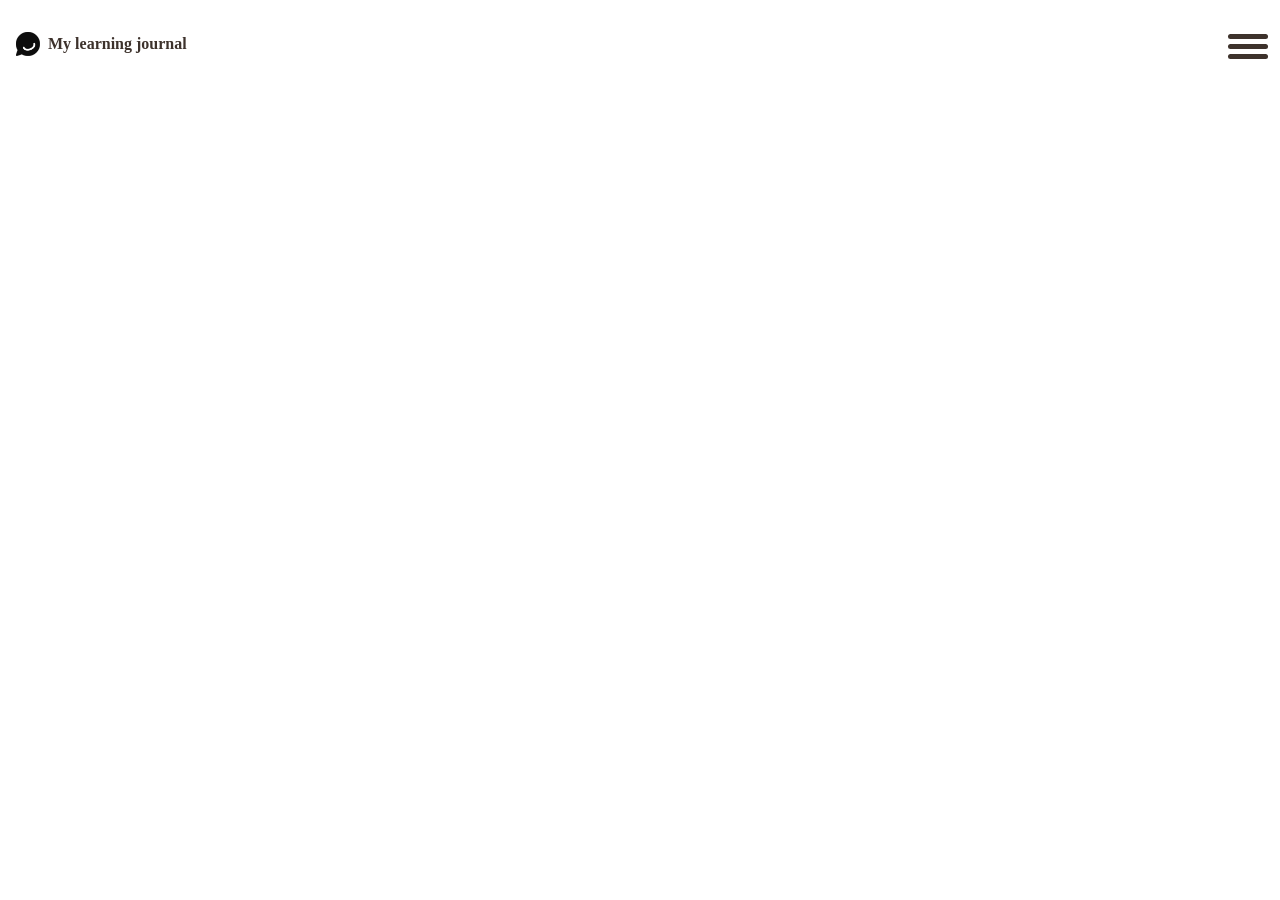
==== index.html @ e8f06efd "ham-menu" ====
<!DOCTYPE html>
<html lang="en">
<head>
  <meta charset="UTF-8">
  <meta name="viewport" content="width=device-width, initial-scale=1.0">
  <link rel="stylesheet" href="style.css">
  <title>My learning journal</title>
</head>
<body>
  <header class="header">
    <div class="logo">
      <img class="logo-img" src="./imgs/logo.png" alt="A black circular logo with a white curved smile-like symbol in the center and a small triangular extension at the lower left." loading="lazy">
      <h1>My learning journal</h1>
    </div>

    <div class="off-screen-menu">
      <ul>
        <li>Home</li>
        <li>About me</li>
      </ul>
    </div>

    <nav class="nav">
      <div class="ham-menu">
        <span></span>
        <span></span>
        <span></span>
      </div>
    </nav>
  </header>
  <script type="module" src="./script.js"></script>
</body>
</html>
---- style.css ----
:root {
  --bg-color: #FDFBF7;
  --text-main: #3D322C;
  --accent-color: #C86D51;
  --card-bg: #FFFFFF;
  --border-color: #EFECE6;
  
  --font-heading: 'Lora', serif;
  --font-body: 'Inter', sans-serif;
}



html, body, div, span, applet, object, iframe,
h1, h2, h3, h4, h5, h6, p, blockquote, pre,
a, abbr, acronym, address, big, cite, code,
del, dfn, em, img, ins, kbd, q, s, samp,
small, strike, strong, sub, sup, tt, var,
b, u, i, center,
dl, dt, dd, ol, ul, li,
fieldset, form, label, legend,
table, caption, tbody, tfoot, thead, tr, th, td,
article, aside, canvas, details, embed, 
figure, figcaption, footer, header, hgroup, 
menu, nav, output, ruby, section, summary,
time, mark, audio, video {
	margin: 0;
	padding: 0;
	border: 0;
	font-size: 100%;
	font: inherit;
	vertical-align: baseline;
}
/* HTML5 display-role reset for older browsers */
article, aside, details, figcaption, figure, 
footer, header, hgroup, menu, nav, section {
	display: block;
}
body {
	line-height: 1;
  color: var(--text-main);
}
ol, ul {
	list-style: none;
}
blockquote, q {
	quotes: none;
}
blockquote:before, blockquote:after,
q:before, q:after {
	content: '';
	content: none;
}
table {
	border-collapse: collapse;
	border-spacing: 0;
}



.logo-img{
  width: 1.5rem;
}

.logo{
  display: flex;
  flex-direction: row;
  align-items: center;
  gap: .5rem;
}

h1{
  font-size: 1rem;
  font-weight: bold;
}

.header{
  display: flex;
  padding: 1.5em 1em;
  justify-content: space-between;
}

li,
span{
  color: inherit;
}

.off-screen-menu{
  background-color: var(--accent-color);
  height: 100vh;
  width: 100%;
  max-width: 450px;
  position: fixed;
  top: 0;
  right: -450px;
  display: flex;
  flex-direction: column;
  justify-content: center;
  align-items: center;
  text-align: center;
  font-size: 2.5rem;
  transition: .4s ease;
}

.off-screen-menu.active{
  right: 0;
}

.ham-menu{
  height: 40px;
  width: 40px;
  margin-right: 1em;
  position: relative;
}

.ham-menu span{
  height: 5px;
  width: 100%;
  background-color: var(--text-main);
  border-radius: 25px;
  position: absolute;
  top: 50%;
  left: 50%;
  transform: translate(-50% -50%);
  transition: .3 ease;
}

.ham-menu span:nth-child(1){
  top: 25%;
}

.ham-menu span:nth-child(3){
  top: 75%;
}

.ham-menu.active span:nth-child(1){
  top: 50%;
  transform: translate(-50%, -50%) rotate(45deg);
}

.ham-menu.active span:nth-child(2){
  opacity: 0;
}

.ham-menu.active span:nth-child(3){
  top: 38%;
  transform: translate(-50%, 50%) rotate(-45deg);
}

/* .nav{
  
} */
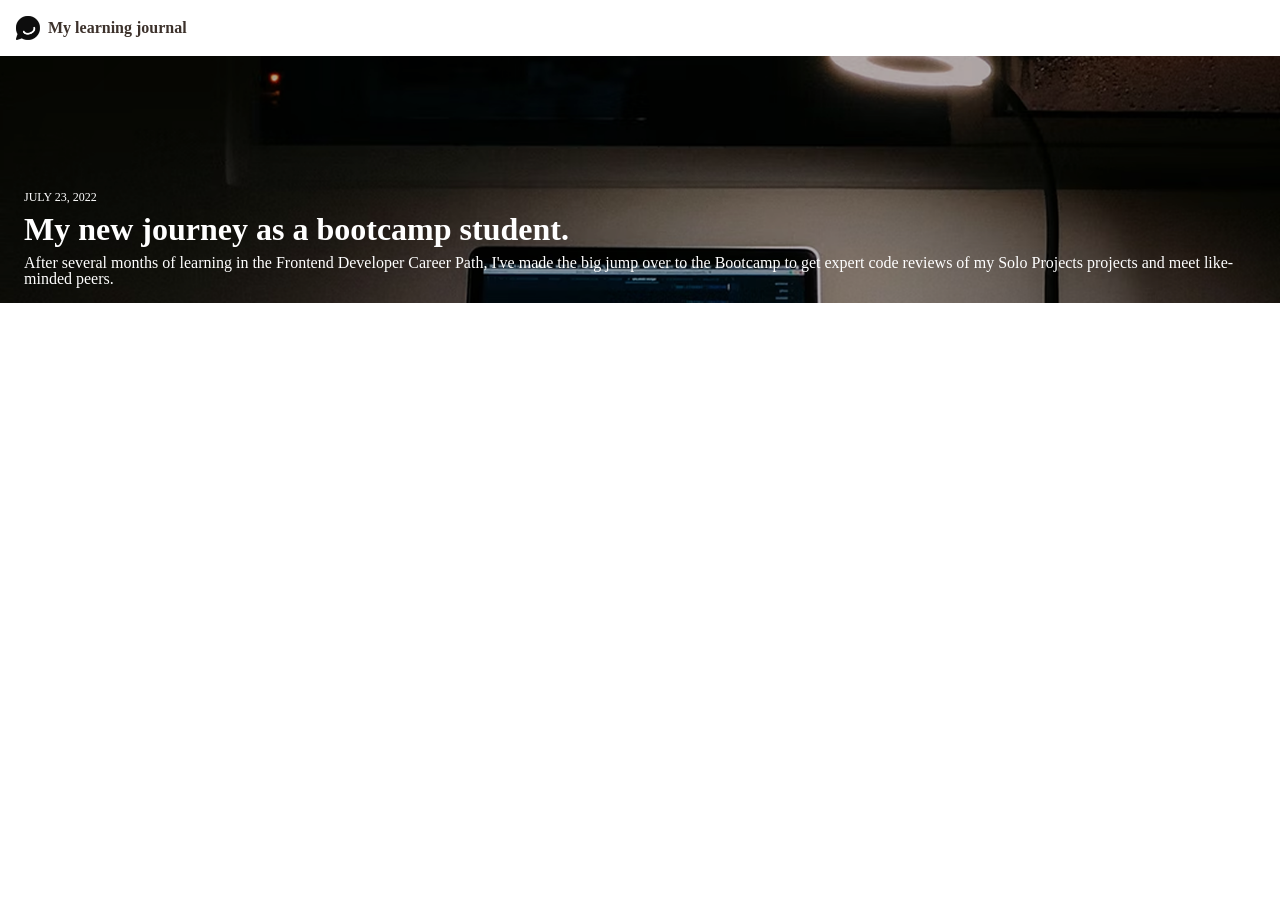
==== commit c076078c: "hero section" ====
--- a/index.html
+++ b/index.html
@@ -15,8 +15,8 @@
 
     <div class="off-screen-menu">
       <ul>
-        <li>Home</li>
-        <li>About me</li>
+        <li><a href="">Home</a></li>
+        <li><a href="">About me</a></li>
       </ul>
     </div>
 
@@ -28,6 +28,13 @@
       </div>
     </nav>
   </header>
+
+  <section class="hero-section">
+    <p class="date">JULY 23, 2022</p>
+    <h2>My new journey as a bootcamp student.</h2>
+    <p class="hero-desc">After several months of learning in the Frontend Developer Career Path, I've made the big jump over to the Bootcamp to get expert code reviews of my Solo Projects projects and meet like-minded peers.</p>
+  </section>
+
   <script type="module" src="./script.js"></script>
 </body>
 </html>
--- a/style.css
+++ b/style.css
@@ -1,6 +1,7 @@
 :root {
   --bg-color: #FDFBF7;
   --text-main: #3D322C;
+  --text-white: #fff;
   --accent-color: #C86D51;
   --card-bg: #FFFFFF;
   --border-color: #EFECE6;
@@ -56,6 +57,11 @@
 	border-spacing: 0;
 }
 
+a{
+  text-decoration: none;
+  color: inherit;
+}
+
 
 
 .logo-img{
@@ -76,7 +82,7 @@
 
 .header{
   display: flex;
-  padding: 1.5em 1em;
+  padding: 1em;
   justify-content: space-between;
 }
 
@@ -147,6 +153,32 @@
   transform: translate(-50%, 50%) rotate(-45deg);
 }
 
-/* .nav{
-  
-} */+.hero-section{
+  display: flex;
+  flex-direction: column;
+  gap: 10px;
+  background-image: url('./imgs/blog-image-hero.png');
+  padding-top: 15vh;
+  padding-inline: 1.5em;
+  padding-bottom: 1em;
+  background-size: cover;
+  background-repeat: no-repeat;
+  background-position: center center;
+  color: var(--text-white);
+}
+
+.hero-section h2{
+  font-size: 2em;
+  font-weight: bold;
+}
+
+.hero-section .date {
+  font-size: 0.75em;
+}
+
+
+@media (min-width: 576px) {
+  .ham-menu{
+    display: none;
+  }
+}
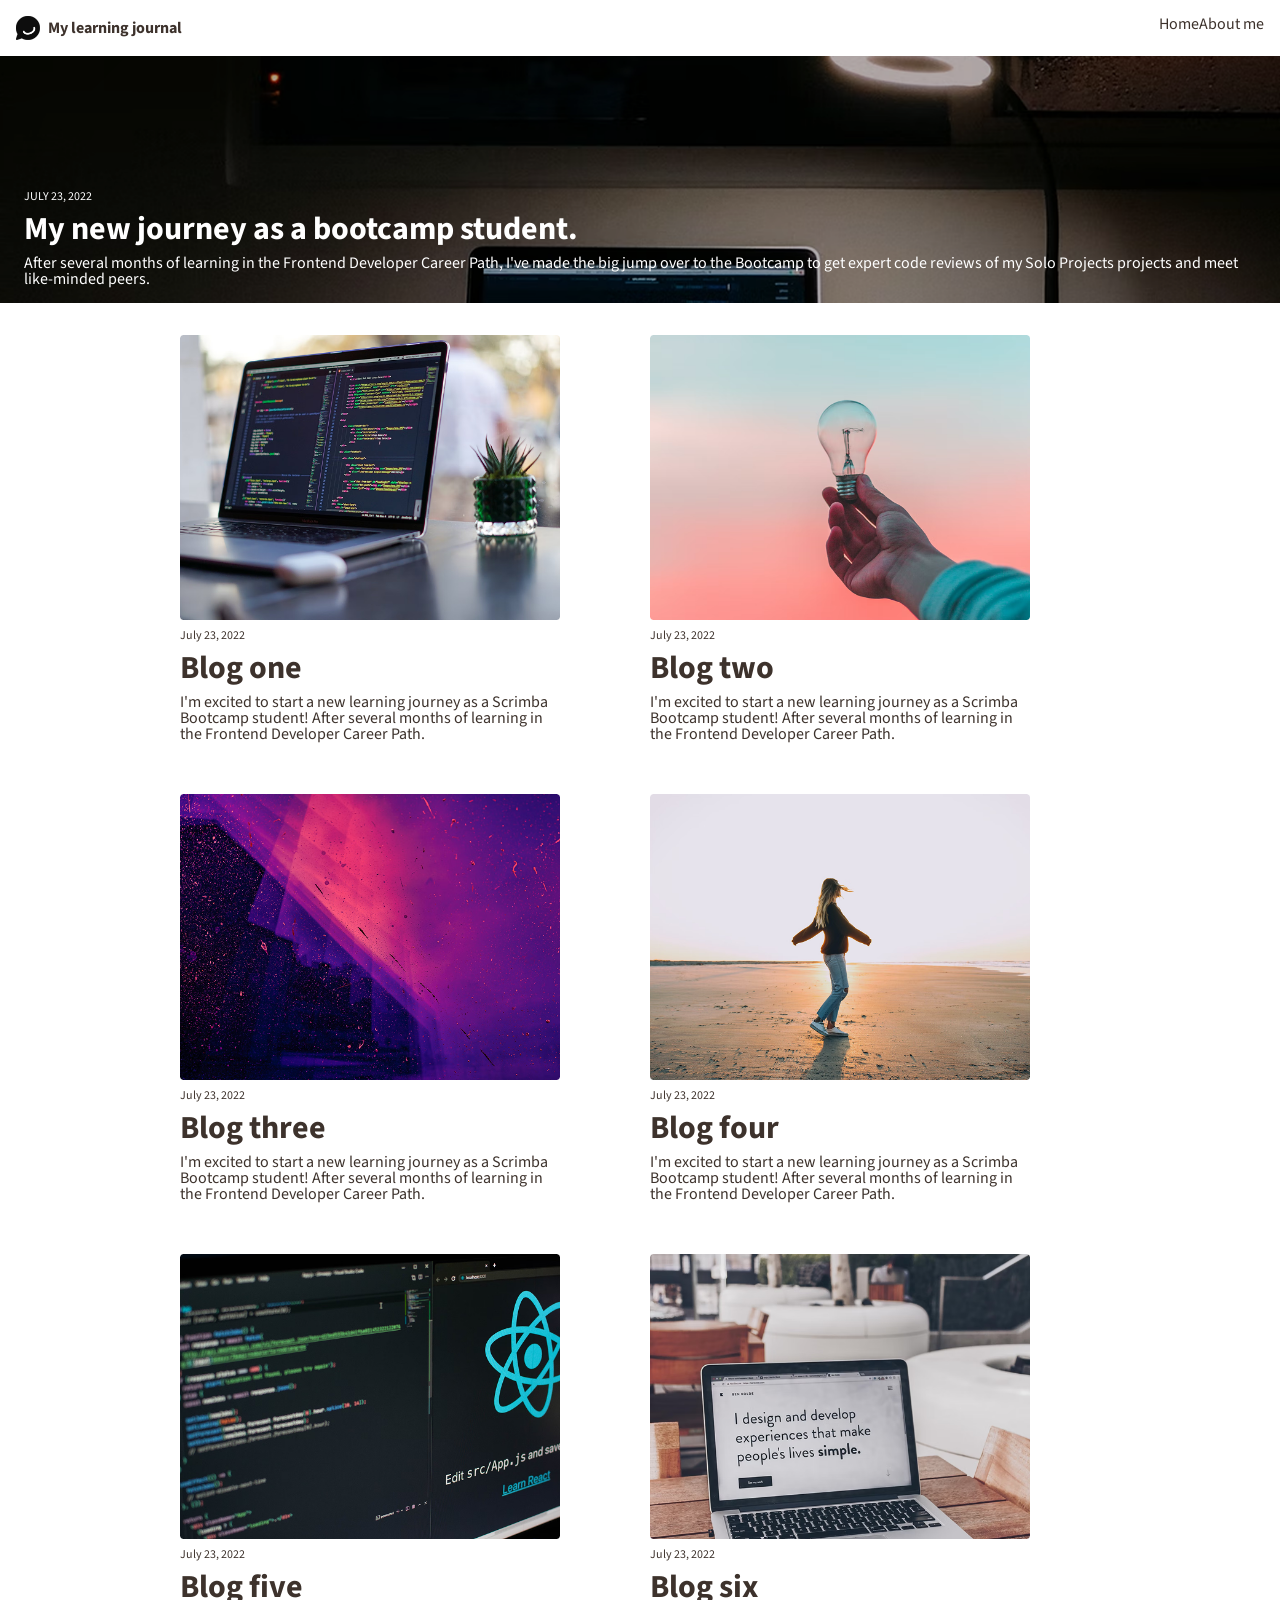
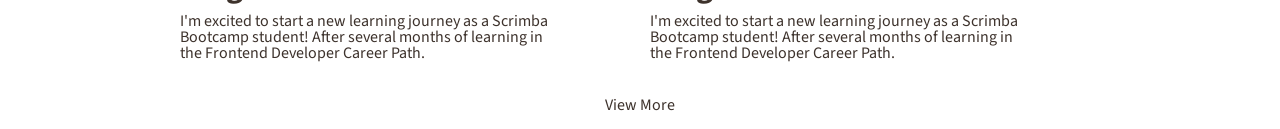
==== commit 7344fb84: "blog" ====
--- a/index.html
+++ b/index.html
@@ -3,6 +3,9 @@
 <head>
   <meta charset="UTF-8">
   <meta name="viewport" content="width=device-width, initial-scale=1.0">
+  <link rel="preconnect" href="https://fonts.googleapis.com">
+  <link rel="preconnect" href="https://fonts.gstatic.com" crossorigin>
+  <link href="https://fonts.googleapis.com/css2?family=Source+Sans+3:ital,wght@0,200..900;1,200..900&display=swap" rel="stylesheet">
   <link rel="stylesheet" href="style.css">
   <title>My learning journal</title>
 </head>
@@ -15,12 +18,17 @@
 
     <div class="off-screen-menu">
       <ul>
-        <li><a href="">Home</a></li>
-        <li><a href="">About me</a></li>
+        <li><a href="/home">Home</a></li>
+        <li><a href="/blog">About me</a></li>
       </ul>
     </div>
 
     <nav class="nav">
+      <ul>
+        <li><a href="/home">Home</a></li>
+        <li><a href="/blog">About me</a></li>
+      </ul>
+      
       <div class="ham-menu">
         <span></span>
         <span></span>
@@ -29,11 +37,137 @@
     </nav>
   </header>
 
-  <section class="hero-section">
-    <p class="date">JULY 23, 2022</p>
-    <h2>My new journey as a bootcamp student.</h2>
-    <p class="hero-desc">After several months of learning in the Frontend Developer Career Path, I've made the big jump over to the Bootcamp to get expert code reviews of my Solo Projects projects and meet like-minded peers.</p>
+  <main>
+    <section class="hero-section">
+      <p class="date">JULY 23, 2022</p>
+      <h2>My new journey as a bootcamp student.</h2>
+      <p class="hero-desc">After several months of learning in the Frontend Developer Career Path, I've made the big jump over to the Bootcamp to get expert code reviews of my Solo Projects projects and meet like-minded peers.</p>
+    </section>
+
+    <section class="blog">
+      <article class="blog-post">
+          <img
+              class="blog-image"
+              src="./imgs/blog-image-01.png"
+              alt="Laptop displaying code in a code editor"
+          >
+
+          <time class="blog-date" datetime="2022-07-23">
+              July 23, 2022
+          </time>
+
+          <h2 class="blog-title">Blog one</h2>
+
+          <p class="blog-description">
+              I'm excited to start a new learning journey as a Scrimba
+              Bootcamp student! After several months of learning in
+              the Frontend Developer Career Path.
+          </p>
+      </article>
+
+      <article class="blog-post">
+          <img
+              class="blog-image"
+              src="./imgs/blog-image-02.png"
+              alt="Hand holding a glowing light bulb"
+          >
+
+          <time class="blog-date" datetime="2022-07-23">
+              July 23, 2022
+          </time>
+
+          <h2 class="blog-title">Blog two</h2>
+
+          <p class="blog-description">
+              I'm excited to start a new learning journey as a Scrimba
+              Bootcamp student! After several months of learning in
+              the Frontend Developer Career Path.
+          </p>
+      </article>
+
+      <article class="blog-post">
+          <img
+              class="blog-image"
+              src="./imgs/blog-image-03.png"
+              alt="Laptop displaying a web design project"
+          >
+
+          <time class="blog-date" datetime="2022-07-23">
+              July 23, 2022
+          </time>
+
+          <h2 class="blog-title">Blog three</h2>
+
+          <p class="blog-description">
+              I'm excited to start a new learning journey as a Scrimba
+              Bootcamp student! After several months of learning in
+              the Frontend Developer Career Path.
+          </p>
+      </article>
+
+      <article class="blog-post">
+          <img
+              class="blog-image"
+              src="./imgs/blog-image-04.png"
+              alt="Laptop displaying code in a code editor"
+          >
+
+          <time class="blog-date" datetime="2022-07-23">
+              July 23, 2022
+          </time>
+
+          <h2 class="blog-title">Blog four</h2>
+
+          <p class="blog-description">
+              I'm excited to start a new learning journey as a Scrimba
+              Bootcamp student! After several months of learning in
+              the Frontend Developer Career Path.
+          </p>
+      </article>
+
+      <article class="blog-post">
+          <img
+              class="blog-image"
+              src="./imgs/blog-image-05.png"
+              alt="Hand holding a glowing light bulb"
+          >
+
+          <time class="blog-date" datetime="2022-07-23">
+              July 23, 2022
+          </time>
+
+          <h2 class="blog-title">Blog five</h2>
+
+          <p class="blog-description">
+              I'm excited to start a new learning journey as a Scrimba
+              Bootcamp student! After several months of learning in
+              the Frontend Developer Career Path.
+          </p>
+      </article>
+
+      <article class="blog-post">
+          <img
+              class="blog-image"
+              src="./imgs/blog-image-06.png"
+              alt="Laptop displaying a web design project"
+          >
+
+          <time class="blog-date" datetime="2022-07-23">
+              July 23, 2022
+          </time>
+
+          <h2 class="blog-title">Blog six</h2>
+
+          <p class="blog-description">
+              I'm excited to start a new learning journey as a Scrimba
+              Bootcamp student! After several months of learning in
+              the Frontend Developer Career Path.
+          </p>
+      </article>
+
+      <a class="blog-link" href="/blog">View More</a>
   </section>
+  </main>
 
   <script type="module" src="./script.js"></script>
 </body>
--- a/style.css
+++ b/style.css
@@ -64,6 +64,12 @@
 
 
 
+body{
+  font-family: "Source Sans 3", sans-serif;
+  font-optical-sizing: auto;
+  font-style: normal;
+}
+
 .logo-img{
   width: 1.5rem;
 }
@@ -90,6 +96,10 @@
 span{
   color: inherit;
 }
+
+.nav ul{
+    display: none;
+  }
 
 .off-screen-menu{
   background-color: var(--accent-color);
@@ -161,24 +171,59 @@
   padding-top: 15vh;
   padding-inline: 1.5em;
   padding-bottom: 1em;
+  background-color: black;
+  background-repeat: no-repeat;
+  background-position: center;
   background-size: cover;
-  background-repeat: no-repeat;
-  background-position: center center;
   color: var(--text-white);
 }
 
-.hero-section h2{
+.hero-section h2,
+.blog-title{
   font-size: 2em;
   font-weight: bold;
 }
 
-.hero-section .date {
+.hero-section .date,
+.blog-date {
   font-size: 0.75em;
 }
+
+.blog{
+  display: grid;
+  grid-template-columns: repeat(auto-fit, minmax(220px, 450px));
+  justify-content: center;
+  gap: 20px;  
+  padding-inline: 1.5em;
+  padding-block: 1em;
+}
+
+.blog-post{
+  margin-block: 1em;
+  display: flex;
+  flex-direction: column;
+  gap: 10px;
+  max-width: 380px;
+}
+
+
+.blog-link{
+    grid-column: 1 / -1;
+    justify-self: center;
+  }
 
 
 @media (min-width: 576px) {
   .ham-menu{
     display: none;
   }
-}+
+  .nav ul{
+    display: flex;
+    flex-direction: row;
+    justify-content: space-between;
+    align-items: center;
+    
+  }
+}
+
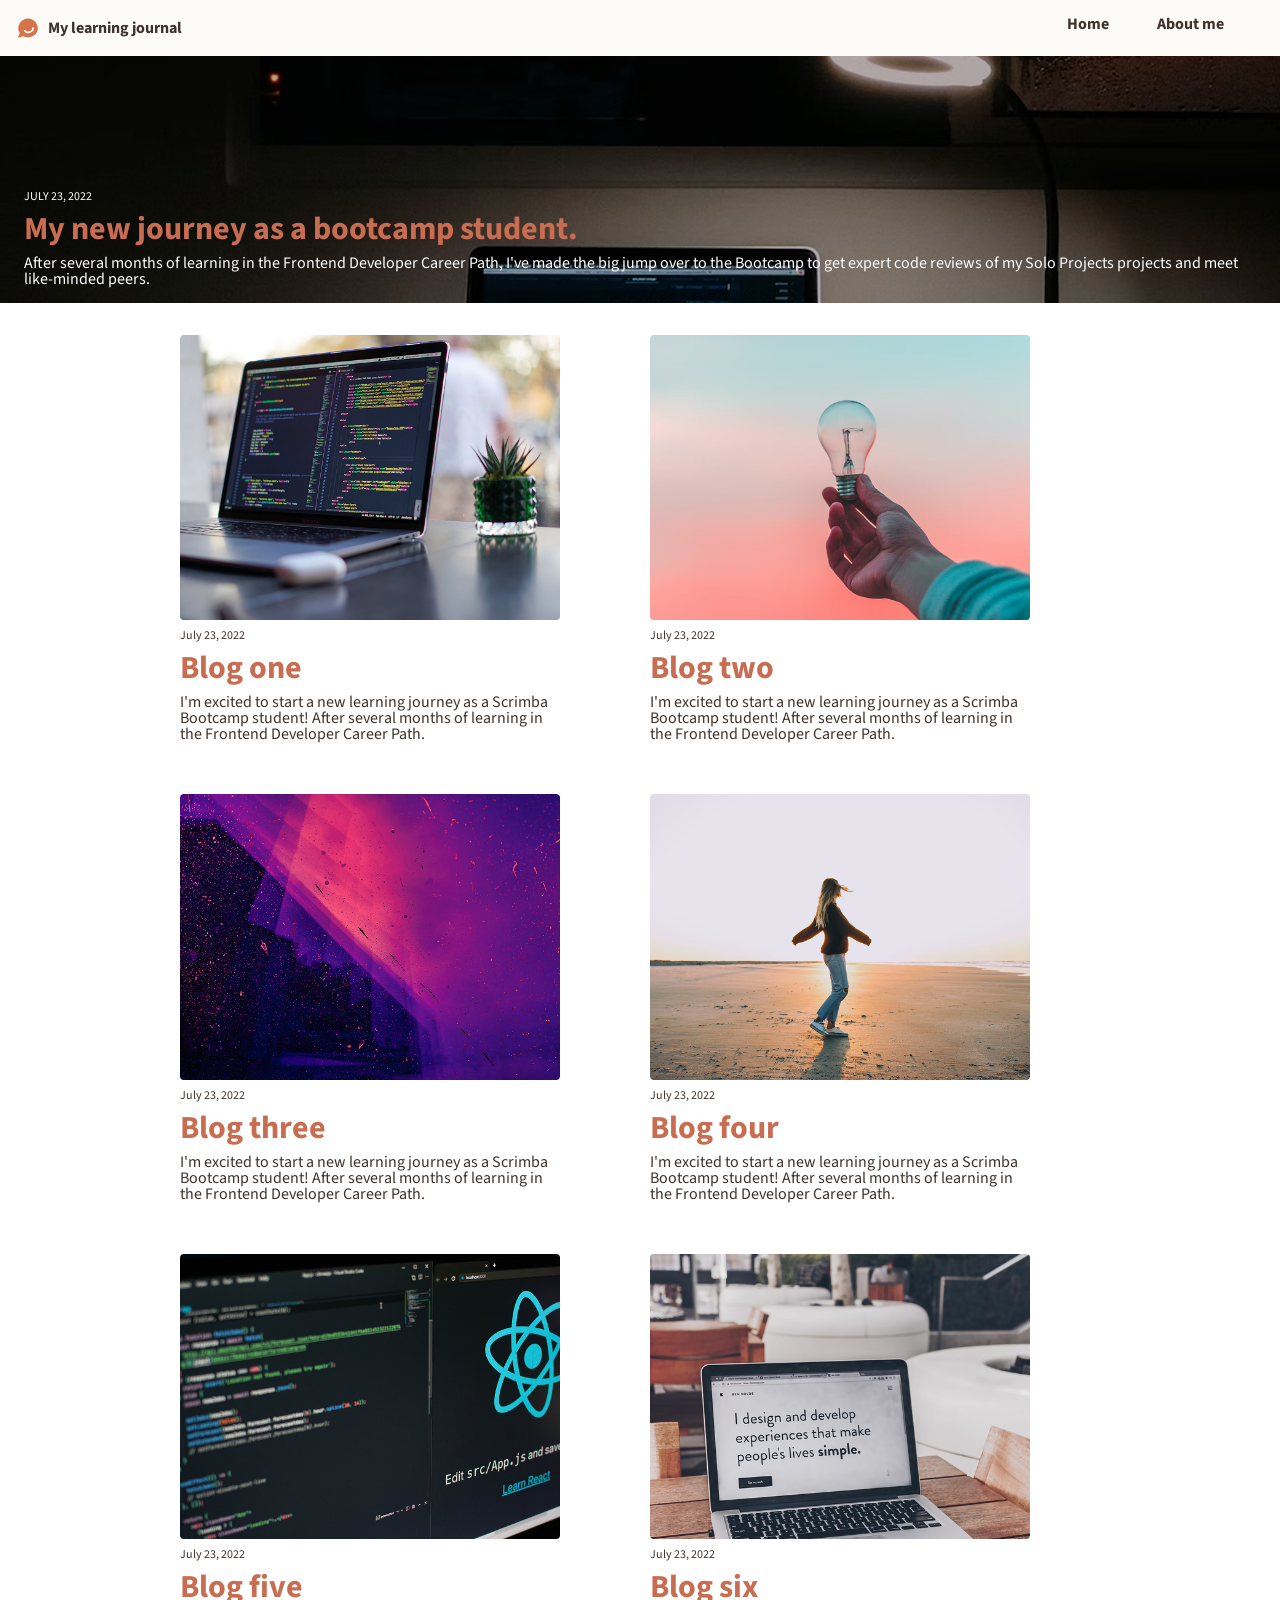
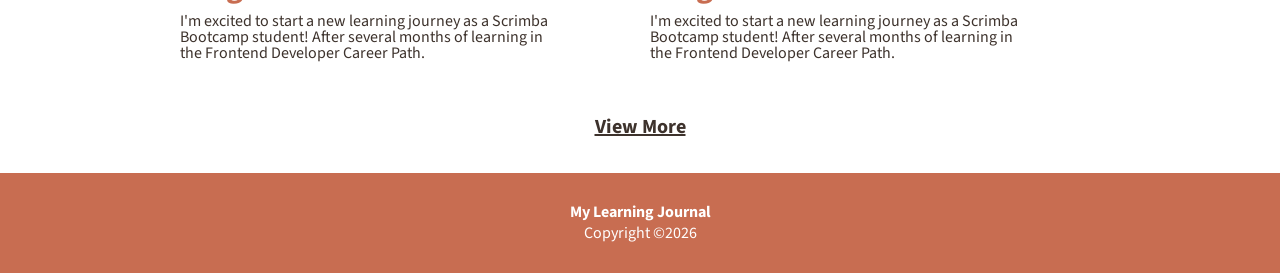
==== commit 06cba3e3: "main page" ====
--- a/index.html
+++ b/index.html
@@ -169,6 +169,11 @@
   </section>
   </main>
 
+  <footer> 
+    <h2>My Learning Journal</h2>
+    <p id="copyright">Copyright &copy;</p>
+  </footer>
+
   <script type="module" src="./script.js"></script>
 </body>
 </html>
--- a/style.css
+++ b/style.css
@@ -90,12 +90,21 @@
   display: flex;
   padding: 1em;
   justify-content: space-between;
+  background-color: var(--bg-color);
 }
 
 li,
 span{
   color: inherit;
 }
+
+a{
+  transition: all .3s;
+}
+
+a:hover{
+    color: var(--accent-color);
+  }
 
 .nav ul{
     display: none;
@@ -180,6 +189,7 @@
 
 .hero-section h2,
 .blog-title{
+  color: var(--accent-color);
   font-size: 2em;
   font-weight: bold;
 }
@@ -212,6 +222,28 @@
     justify-self: center;
   }
 
+.blog-link{
+  text-decoration: underline;
+  font-weight: bold;
+  font-size: 1.25em;
+  margin: 1em;
+}
+
+footer{
+  background-color: var(--accent-color);
+  color: var(--text-white);
+  display: flex;
+  flex-direction: column;
+  gap: 5px;
+  justify-content: center;
+  align-items: center;
+  height: 100px;
+}
+
+footer h2{
+  font-weight: bold;
+}
+
 
 @media (min-width: 576px) {
   .ham-menu{
@@ -221,9 +253,14 @@
   .nav ul{
     display: flex;
     flex-direction: row;
-    justify-content: space-between;
     align-items: center;
-    
-  }
-}
-
+    gap: 3em;
+    margin-right: 40px;
+  }
+
+  .nav ul li{
+    font-weight: bold;
+  }
+
+}
+
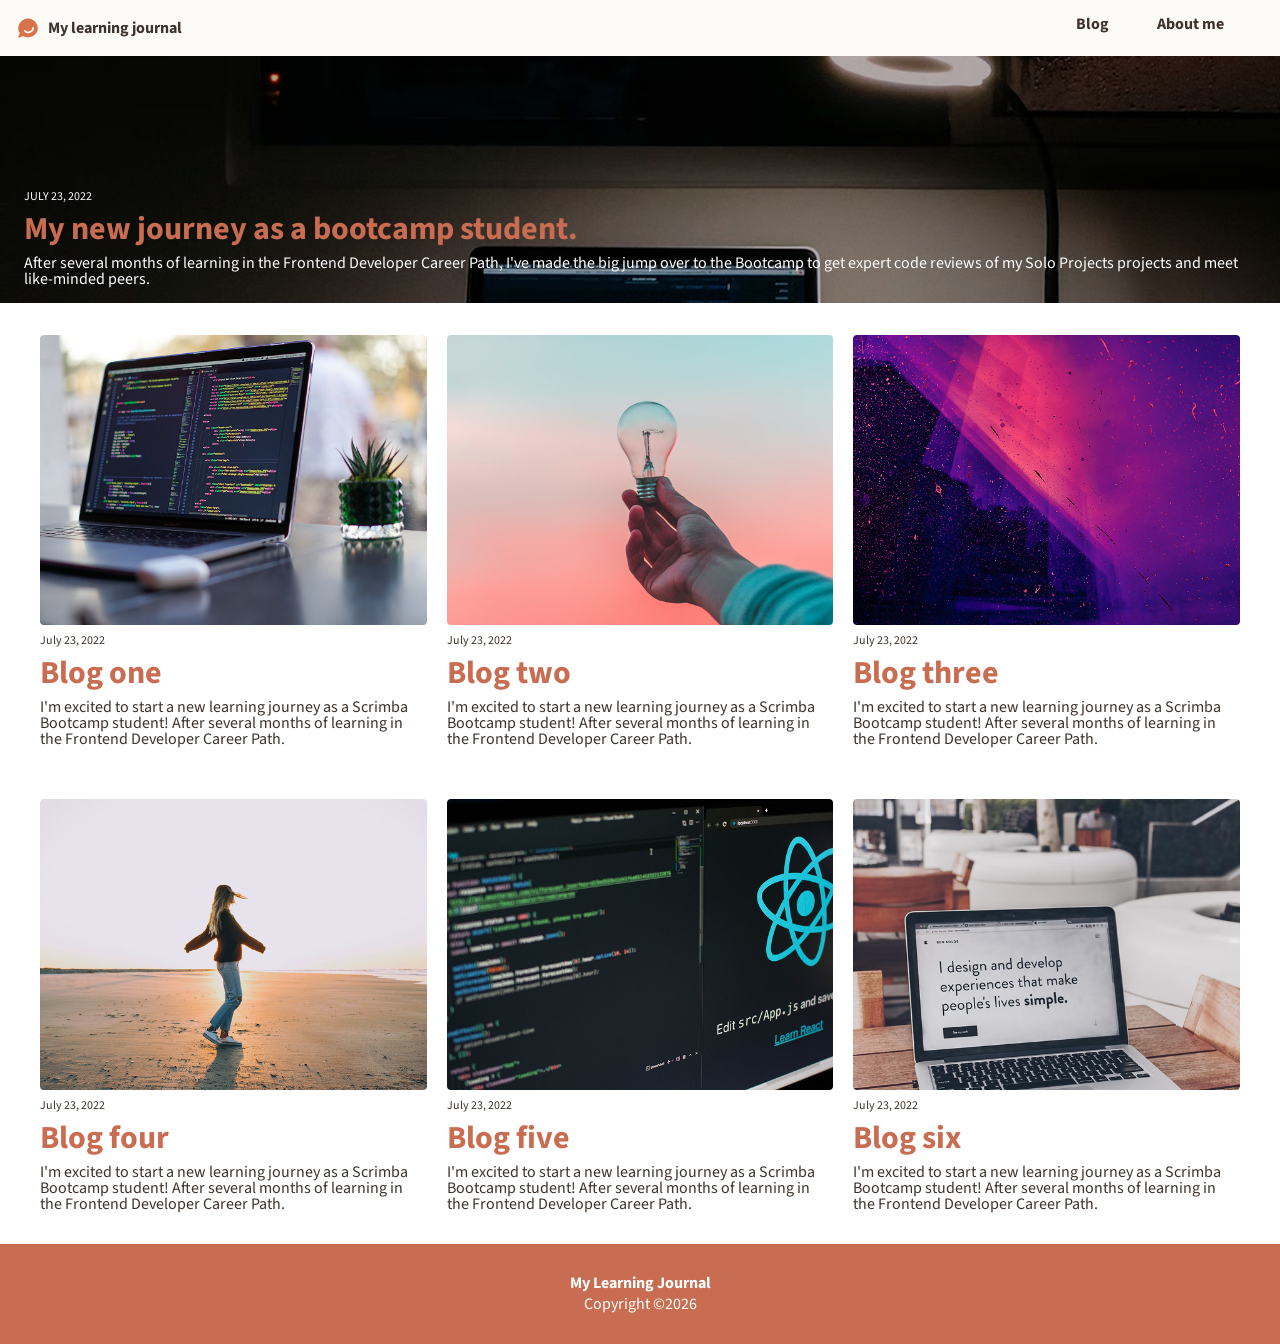
==== commit feec3eeb: "main page - reade add html for about-me and blog" ====
--- a/index.html
+++ b/index.html
@@ -18,15 +18,15 @@
 
     <div class="off-screen-menu">
       <ul>
-        <li><a href="/home">Home</a></li>
-        <li><a href="/blog">About me</a></li>
+        <li><a href="./blog.html">Blog</a></li>
+        <li><a href="./about-me.html">About me</a></li>
       </ul>
     </div>
 
     <nav class="nav">
       <ul>
-        <li><a href="/home">Home</a></li>
-        <li><a href="/blog">About me</a></li>
+        <li><a href="./blog.html">Blog</a></li>
+        <li><a href="./about-me.html">About me</a></li>
       </ul>
       
       <div class="ham-menu">
@@ -105,7 +105,7 @@
           </p>
       </article>
 
-      <article class="blog-post">
+      <article class="blog-post small-screen-none">
           <img
               class="blog-image"
               src="./imgs/blog-image-04.png"
@@ -125,7 +125,7 @@
           </p>
       </article>
 
-      <article class="blog-post">
+      <article class="blog-post medium-screen-none">
           <img
               class="blog-image"
               src="./imgs/blog-image-05.png"
@@ -145,7 +145,7 @@
           </p>
       </article>
 
-      <article class="blog-post">
+      <article class="blog-post medium-screen-none">
           <img
               class="blog-image"
               src="./imgs/blog-image-06.png"
@@ -165,7 +165,7 @@
           </p>
       </article>
 
-      <a class="blog-link" href="/blog">View More</a>
+      <a id="blog-link" href="./blog.html">View More</a>
   </section>
   </main>
 
--- a/style.css
+++ b/style.css
@@ -201,11 +201,12 @@
 
 .blog{
   display: grid;
-  grid-template-columns: repeat(auto-fit, minmax(220px, 450px));
+  grid-template-columns: repeat(auto-fit, minmax(250px, 1fr));
   justify-content: center;
   gap: 20px;  
   padding-inline: 1.5em;
   padding-block: 1em;
+  margin-inline: auto;
 }
 
 .blog-post{
@@ -213,21 +214,17 @@
   display: flex;
   flex-direction: column;
   gap: 10px;
-  max-width: 380px;
-}
-
-
-.blog-link{
-    grid-column: 1 / -1;
-    justify-self: center;
-  }
-
-.blog-link{
+}
+
+
+#blog-link{
+  grid-column: 1 / -1;
+  justify-self: center;
   text-decoration: underline;
   font-weight: bold;
   font-size: 1.25em;
   margin: 1em;
-}
+  }
 
 footer{
   background-color: var(--accent-color);
@@ -244,6 +241,12 @@
   font-weight: bold;
 }
 
+@media (max-width: 568px) {
+  .small-screen-none,
+  .medium-screen-none {
+    display: none;
+  }
+}
 
 @media (min-width: 576px) {
   .ham-menu{
@@ -262,5 +265,25 @@
     font-weight: bold;
   }
 
-}
-
+  .medium-screen-none {
+    display: none;
+  }
+
+  .small-screen-none {
+    display: flex;
+  }
+}
+
+@media (min-width: 838px) {
+  .medium-screen-none{
+    display:flex;
+  }
+
+  #blog-link{
+    display: none;
+  }
+  .blog{
+    grid-template-columns: repeat(3, minmax(250px, 550px));
+    max-width: 1200px;
+  }
+}
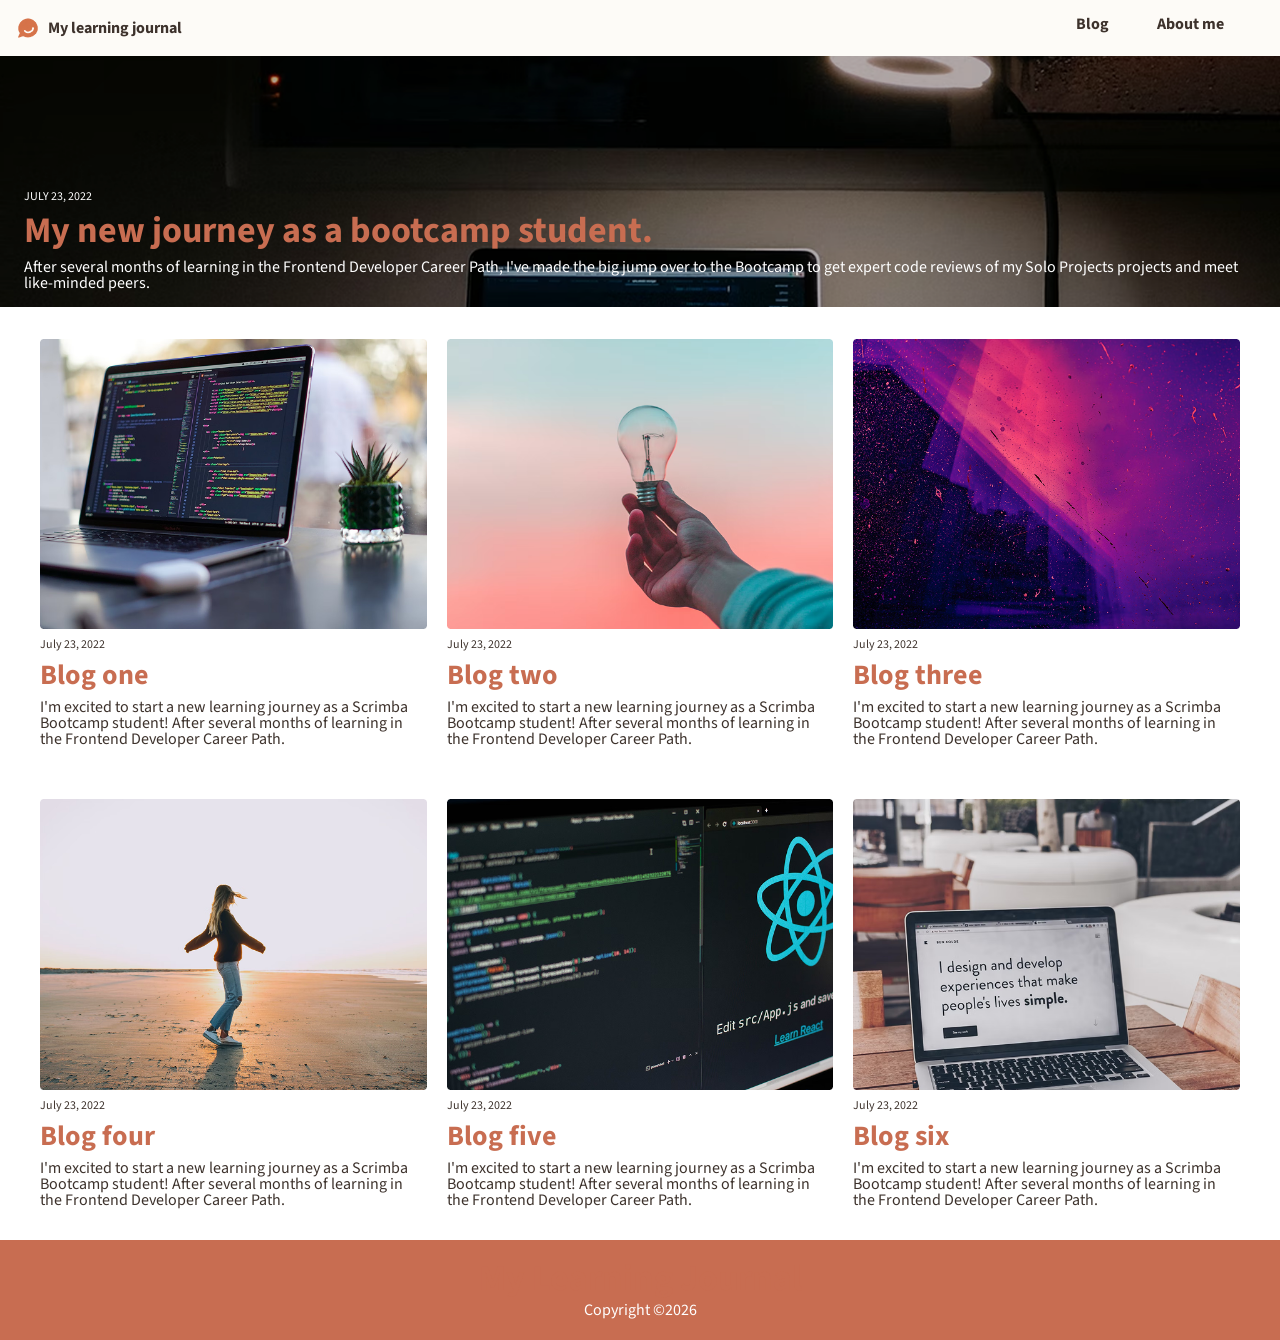
==== commit 32e6c663: "blog css" ====
--- a/index.html
+++ b/index.html
@@ -6,6 +6,7 @@
   <link rel="preconnect" href="https://fonts.googleapis.com">
   <link rel="preconnect" href="https://fonts.gstatic.com" crossorigin>
   <link href="https://fonts.googleapis.com/css2?family=Source+Sans+3:ital,wght@0,200..900;1,200..900&display=swap" rel="stylesheet">
+  <link rel="shortcut icon" href="./imgs/logo.ico" type="image/x-icon">
   <link rel="stylesheet" href="style.css">
   <title>My learning journal</title>
 </head>
@@ -39,7 +40,7 @@
 
   <main>
     <section class="hero-section">
-      <p class="date">JULY 23, 2022</p>
+      <p class="date" datetime="2022-07-23">JULY 23, 2022</p>
       <h2>My new journey as a bootcamp student.</h2>
       <p class="hero-desc">After several months of learning in the Frontend Developer Career Path, I've made the big jump over to the Bootcamp to get expert code reviews of my Solo Projects projects and meet like-minded peers.</p>
     </section>
--- a/style.css
+++ b/style.css
@@ -63,6 +63,11 @@
 }
 
 
+/*
+====================
+        MAIN        
+====================
+*/
 
 body{
   font-family: "Source Sans 3", sans-serif;
@@ -70,6 +75,24 @@
   font-style: normal;
 }
 
+h1{
+  font-size: 1rem;
+  font-weight: bold;
+}
+
+li,
+span{
+  color: inherit;
+}
+
+a{
+  transition: all .3s;
+}
+
+a:hover{
+  color: var(--accent-color);
+}
+
 .logo-img{
   width: 1.5rem;
 }
@@ -81,30 +104,12 @@
   gap: .5rem;
 }
 
-h1{
-  font-size: 1rem;
-  font-weight: bold;
-}
-
 .header{
   display: flex;
   padding: 1em;
   justify-content: space-between;
   background-color: var(--bg-color);
 }
-
-li,
-span{
-  color: inherit;
-}
-
-a{
-  transition: all .3s;
-}
-
-a:hover{
-    color: var(--accent-color);
-  }
 
 .nav ul{
     display: none;
@@ -172,6 +177,28 @@
   transform: translate(-50%, 50%) rotate(-45deg);
 }
 
+footer{
+  background-color: var(--accent-color);
+  color: var(--text-white);
+  display: flex;
+  flex-direction: column;
+  gap: 5px;
+  justify-content: center;
+  align-items: center;
+  height: 100px;
+}
+
+footer h2{
+  font-weight: bold;
+}
+
+
+/*
+====================
+        INDEX        
+====================
+*/
+
 .hero-section{
   display: flex;
   flex-direction: column;
@@ -187,11 +214,14 @@
   color: var(--text-white);
 }
 
-.hero-section h2,
+h2{
+  color: var(--accent-color);
+  font-size: 2.25em;
+  font-weight: bold;
+}
+
 .blog-title{
-  color: var(--accent-color);
-  font-size: 2em;
-  font-weight: bold;
+  font-size: 1.75em;
 }
 
 .hero-section .date,
@@ -214,8 +244,12 @@
   display: flex;
   flex-direction: column;
   gap: 10px;
-}
-
+  transition: all .5s;
+}
+
+.blog-post:hover{
+  scale: 1.05;
+}
 
 #blog-link{
   grid-column: 1 / -1;
@@ -226,20 +260,56 @@
   margin: 1em;
   }
 
-footer{
-  background-color: var(--accent-color);
-  color: var(--text-white);
-  display: flex;
-  flex-direction: column;
-  gap: 5px;
-  justify-content: center;
-  align-items: center;
-  height: 100px;
-}
-
-footer h2{
-  font-weight: bold;
-}
+/*
+====================
+        BLOG        
+====================
+*/
+
+.article{
+  width: 100%;
+  max-width: 1000px;
+  margin-inline: auto;
+  margin-block: 5em;
+  display: flex;
+  flex-direction: column;
+  gap: 2em;
+}
+
+.article-date{
+  font-size: 1.25em;
+}
+
+.article-image {
+  width: 110%;
+  max-width: none;
+  display: block;
+  margin-left: -5%;
+}
+
+.article-part{
+  display: flex;
+  flex-direction: column;
+  gap: 1em;
+}
+
+.article-part h3{
+  font-size: 1.75em;
+  font-weight: bold;
+  color: var(--accent-color);
+}
+
+.recent-title{
+  text-align: center;
+  font-weight: bold;
+  font-size: 1.25em;
+}
+
+/*
+====================
+        MEDIA        
+====================
+*/
 
 @media (max-width: 568px) {
   .small-screen-none,
